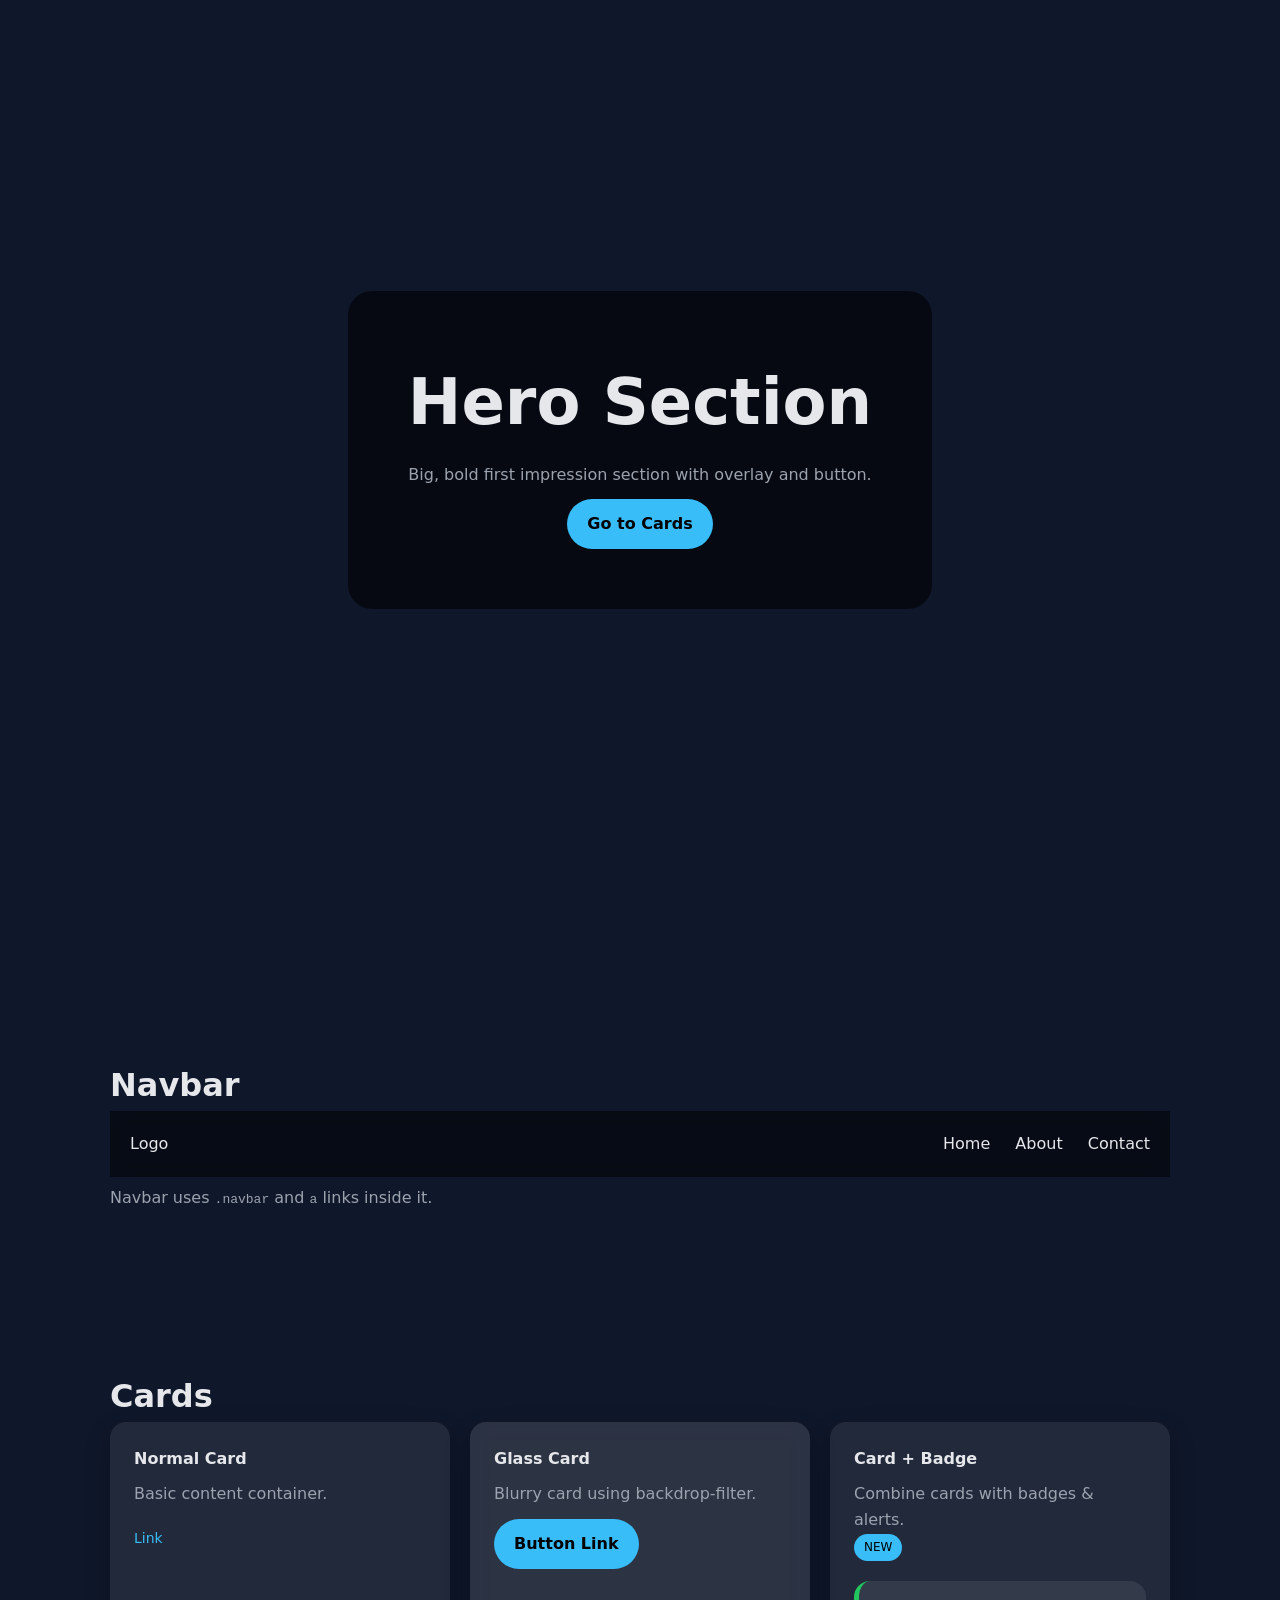
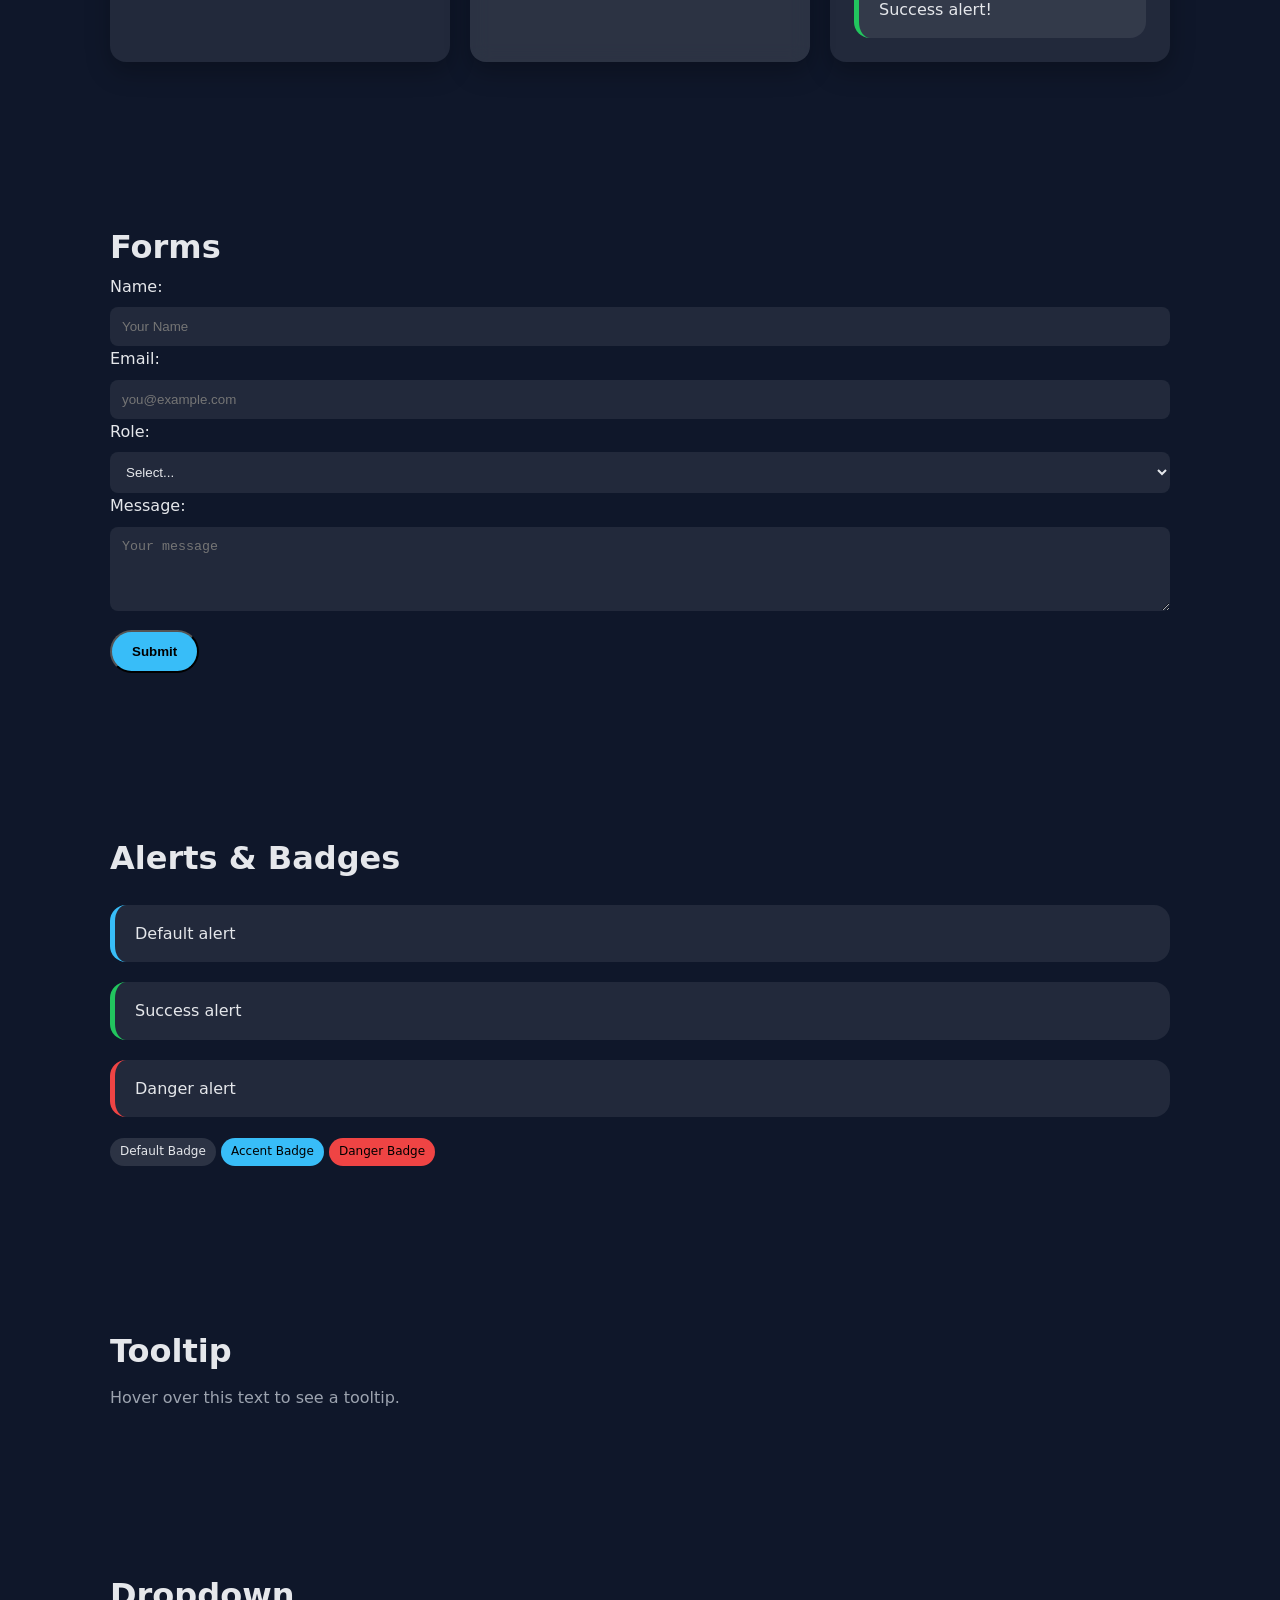
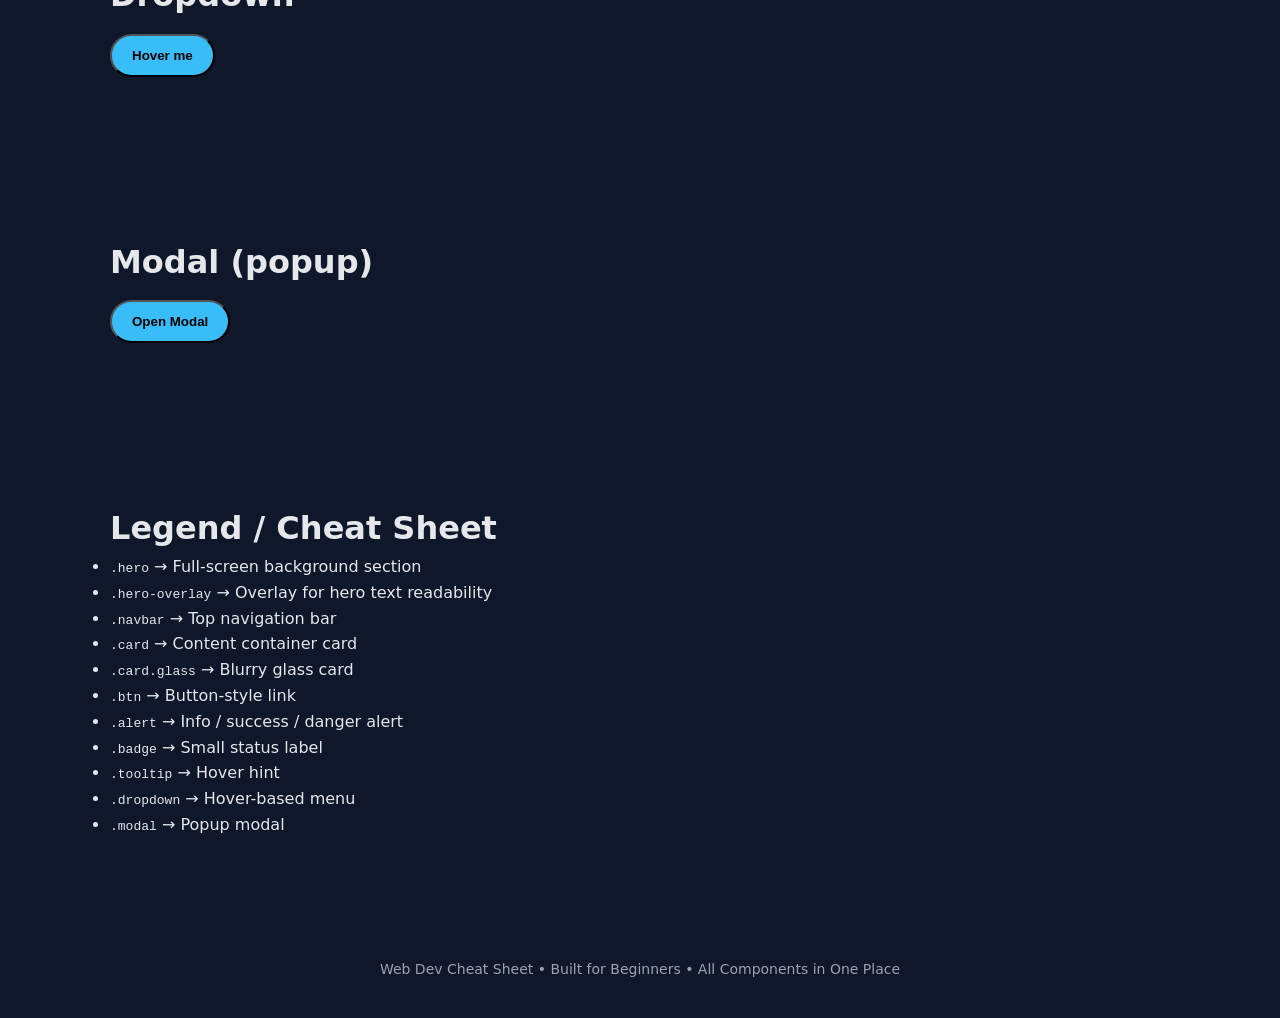
==== index.html @ 0c8da227 "Update index.html for Web Dev Cheat Sheet" ====
<!DOCTYPE html>
<html lang="en">
<head>
  <meta charset="UTF-8">
  <meta name="viewport" content="width=device-width, initial-scale=1.0">
  <title>Web Dev Cheat Sheet</title>
  <link rel="stylesheet" href="style.css">
  <link rel="stylesheet" href="components.css">
  <style>
    /* Small helper for demo spacing */
    section { margin-bottom: 80px; }
  </style>
</head>
<body>

  <!-- ================= HERO SECTION ================= -->
  <section class="hero" style="background-image: url('https://images.unsplash.com/photo-1500530855697-b586d89ba3ee');">
    <div class="hero-overlay">
      <h1>Hero Section</h1>
      <p>Big, bold first impression section with overlay and button.</p>
      <a href="#cards" class="btn">Go to Cards</a>
    </div>
  </section>

  <!-- ================= NAVBAR ================= -->
  <section class="section">
    <h2>Navbar</h2>
    <nav class="navbar">
      <div>Logo</div>
      <div>
        <a href="#">Home</a>
        <a href="#">About</a>
        <a href="#">Contact</a>
      </div>
    </nav>
    <p style="color: var(--text-muted)">Navbar uses <code>.navbar</code> and <code>a</code> links inside it.</p>
  </section>

  <!-- ================= CARDS ================= -->
  <section id="cards" class="section">
    <h2>Cards</h2>
    <div class="grid grid-auto">

      <div class="card">
        <div class="card-header">Normal Card</div>
        <p>Basic content container.</p>
        <div class="card-footer"><a href="#">Link</a></div>
      </div>

      <div class="card glass">
        <div class="card-header">Glass Card</div>
        <p>Blurry card using backdrop-filter.</p>
        <a href="#" class="btn">Button Link</a>
      </div>

      <div class="card">
        <div class="card-header">Card + Badge</div>
        <p>Combine cards with badges & alerts.</p>
        <span class="badge accent">NEW</span>
        <div class="alert success">Success alert!</div>
      </div>

    </div>
  </section>

  <!-- ================= FORMS ================= -->
  <section class="section">
    <h2>Forms</h2>
    <form>
      <label for="name">Name:</label>
      <input type="text" id="name" placeholder="Your Name">

      <label for="email">Email:</label>
      <input type="email" id="email" placeholder="you@example.com">

      <label for="role">Role:</label>
      <select id="role">
        <option value="">Select...</option>
        <option value="student">Student</option>
        <option value="developer">Developer</option>
        <option value="teacher">Teacher</option>
      </select>

      <label for="message">Message:</label>
      <textarea id="message" rows="4" placeholder="Your message"></textarea>

      <button type="submit" class="btn">Submit</button>
    </form>
  </section>

  <!-- ================= ALERTS & BADGES ================= -->
  <section class="section">
    <h2>Alerts & Badges</h2>

    <div class="alert">Default alert</div>
    <div class="alert success">Success alert</div>
    <div class="alert danger">Danger alert</div>

    <div style="margin-top: 20px;">
      <span class="badge">Default Badge</span>
      <span class="badge accent">Accent Badge</span>
      <span class="badge danger">Danger Badge</span>
    </div>
  </section>

  <!-- ================= TOOLTIP ================= -->
  <section class="section">
    <h2>Tooltip</h2>
    <p>Hover over this <span class="tooltip" data-tip="I am a tooltip!">text</span> to see a tooltip.</p>
  </section>

  <!-- ================= DROPDOWN ================= -->
  <section class="section">
    <h2>Dropdown</h2>
    <div class="dropdown">
      <button class="btn">Hover me</button>
      <div class="dropdown-menu">
        <a href="#">Option 1</a><br>
        <a href="#">Option 2</a><br>
        <a href="#">Option 3</a>
      </div>
    </div>
  </section>

  <!-- ================= MODAL ================= -->
  <section class="section">
    <h2>Modal (popup)</h2>
    <button class="btn" onclick="document.getElementById('demoModal').classList.add('active')">Open Modal</button>

    <div id="demoModal" class="modal">
      <div class="modal-box">
        <h3>Modal Title</h3>
        <p>This is a modal window. Click outside or the close button to hide it.</p>
        <button class="btn" onclick="document.getElementById('demoModal').classList.remove('active')">Close</button>
      </div>
    </div>
  </section>

  <!-- ================= LEGEND ================= -->
  <section class="section legend">
    <h2>Legend / Cheat Sheet</h2>
    <ul>
      <li><code>.hero</code> → Full-screen background section</li>
      <li><code>.hero-overlay</code> → Overlay for hero text readability</li>
      <li><code>.navbar</code> → Top navigation bar</li>
      <li><code>.card</code> → Content container card</li>
      <li><code>.card.glass</code> → Blurry glass card</li>
      <li><code>.btn</code> → Button-style link</li>
      <li><code>.alert</code> → Info / success / danger alert</li>
      <li><code>.badge</code> → Small status label</li>
      <li><code>.tooltip</code> → Hover hint</li>
      <li><code>.dropdown</code> → Hover-based menu</li>
      <li><code>.modal</code> → Popup modal</li>
    </ul>
  </section>

  <footer>
    Web Dev Cheat Sheet • Built for Beginners • All Components in One Place
  </footer>

  <!-- Small JS for Modal -->
  <script>
    // Close modal if click outside box
    document.getElementById('demoModal').addEventListener('click', function(e){
      if(e.target.id === 'demoModal'){
        this.classList.remove('active');
      }
    });
  </script>

</body>
</html>
---- style.css ----
/* =====================================================
   GLOBAL RESET & VARIABLES
   ===================================================== */

/* # CSS Variables (Theme Colors & Sizes)
   Change these to restyle the whole site */
:root {
  --bg-main: #0f172a;              /* Main background */
  --bg-card: rgba(255, 255, 255, 0.08);
  --bg-glass: rgba(255, 255, 255, 0.12);

  --text-main: #e5e7eb;            /* Primary text */
  --text-muted: #9ca3af;           /* Secondary text */

  --accent: #38bdf8;               /* Accent color */
  --danger: #ef4444;               /* Error / danger */
  --success: #22c55e;              /* Success */

  --radius-sm: 8px;
  --radius-md: 16px;
  --radius-lg: 24px;

  --shadow-soft: 0 10px 25px rgba(0,0,0,0.25);
}

/* # Reset default browser styles */
* {
  margin: 0;
  padding: 0;
  box-sizing: border-box;
}

/* =====================================================
   BASE ELEMENT STYLES
   ===================================================== */

body {
  background: var(--bg-main);
  color: var(--text-main);
  font-family: system-ui, -apple-system, BlinkMacSystemFont, "Segoe UI", sans-serif;
  line-height: 1.6;
}

img {
  max-width: 100%;
  display: block;
}

a {
  color: var(--accent);
  text-decoration: none;
}

a:hover {
  text-decoration: underline;
}

/* =====================================================
   TYPOGRAPHY
   ===================================================== */

h1 {
  font-size: clamp(2.5rem, 5vw, 4rem);
}

h2 {
  font-size: 2rem;
}

h3 {
  font-size: 1.3rem;
}

p {
  color: var(--text-muted);
  margin-top: 8px;
}

/* =====================================================
   LAYOUT HELPERS
   ===================================================== */

/* # Section container */
.section {
  max-width: 1100px;
  margin: auto;
  padding: 80px 20px;
}

/* # Flex utilities */
.flex {
  display: flex;
  gap: 20px;
}

.center {
  justify-content: center;
  align-items: center;
}

/* # Grid utilities */
.grid {
  display: grid;
  gap: 20px;
}

.grid-auto {
  grid-template-columns: repeat(auto-fit, minmax(250px, 1fr));
}

/* =====================================================
   HERO / BACKGROUND SECTION
   ===================================================== */

.hero {
  min-height: 100vh;
  background-size: cover;
  background-position: center;
  display: flex;
  align-items: center;
  justify-content: center;
  text-align: center;
}

.hero-overlay {
  background: rgba(0,0,0,0.6);
  padding: 60px;
  border-radius: var(--radius-lg);
}

/* =====================================================
   IMAGE + TEXT (WIKIPEDIA STYLE)
   ===================================================== */

.image-text {
  display: grid;
  grid-template-columns: 300px 1fr;
  gap: 30px;
  align-items: start;
}

.image-text img {
  border-radius: var(--radius-md);
}

/* =====================================================
   CARDS
   ===================================================== */

.card {
  background: var(--bg-card);
  padding: 24px;
  border-radius: var(--radius-md);
  box-shadow: var(--shadow-soft);
}

/* # Glass / blurry card */
.card.glass {
  background: var(--bg-glass);
  backdrop-filter: blur(10px);
}

/* =====================================================
   BUTTONS
   ===================================================== */

.btn {
  display: inline-block;
  margin-top: 12px;
  padding: 12px 20px;
  border-radius: 999px;
  background: var(--accent);
  color: #000;
  font-weight: 600;
  transition: transform 0.15s ease, opacity 0.15s ease;
}

.btn:hover {
  transform: translateY(-2px);
  opacity: 0.9;
  text-decoration: none;
}

/* =====================================================
   STATUS COLORS
   ===================================================== */

.text-danger {
  color: var(--danger);
}

.text-success {
  color: var(--success);
}

/* =====================================================
   FOOTER
   ===================================================== */

footer {
  padding: 40px;
  text-align: center;
  font-size: 14px;
  color: var(--text-muted);
}

/* =====================================================
   RESPONSIVE DESIGN
   ===================================================== */

@media (max-width: 768px) {
  .image-text {
    grid-template-columns: 1fr;
  }

  .hero-overlay {
    padding: 40px 20px;
  }
}

/* =====================================================
   LEGEND (WHAT MEANS WHAT)
   ===================================================== */

/*
LEGEND:

:root
  → Global theme variables (colors, radius, shadows)

.section
  → Standard page container with max width

.flex / .center
  → Flexbox helpers for alignment

.grid / .grid-auto
  → Responsive grid layouts

.hero
  → Full-screen background image section

.hero-overlay
  → Dark overlay for readable text

.image-text
  → Side-by-side image + text layout (Wikipedia style)

.card
  → Standard content card

.card.glass
  → Blurred glassmorphism card

.btn
  → Button-style link

.text-danger / .text-success
  → Color-coded status text

@media
  → Mobile responsiveness rules
*/
---- components.css ----
/* =====================================================
   COMPONENTS.CSS
   Reusable UI Components
   ===================================================== */

/* =====================================================
   BUTTON VARIANTS
   ===================================================== */

.btn-outline {
  background: transparent;
  border: 2px solid var(--accent);
  color: var(--accent);
}

.btn-outline:hover {
  background: var(--accent);
  color: #000;
}

.btn-danger {
  background: var(--danger);
  color: #000;
}

.btn-success {
  background: var(--success);
  color: #000;
}

/* =====================================================
   BADGES
   ===================================================== */

.badge {
  display: inline-block;
  padding: 4px 10px;
  font-size: 12px;
  border-radius: 999px;
  background: var(--bg-glass);
  color: var(--text-main);
}

.badge.accent {
  background: var(--accent);
  color: #000;
}

.badge.danger {
  background: var(--danger);
  color: #000;
}

/* =====================================================
   ALERTS / CALLOUTS
   ===================================================== */

.alert {
  padding: 16px 20px;
  border-radius: var(--radius-md);
  margin-top: 20px;
  background: var(--bg-card);
  border-left: 5px solid var(--accent);
}

.alert.success {
  border-color: var(--success);
}

.alert.danger {
  border-color: var(--danger);
}

/* =====================================================
   NAVBAR
   ===================================================== */

.navbar {
  display: flex;
  justify-content: space-between;
  align-items: center;
  padding: 20px;
  background: rgba(0,0,0,0.5);
  backdrop-filter: blur(8px);
}

.navbar a {
  margin-left: 20px;
  color: var(--text-main);
}

.navbar a:hover {
  color: var(--accent);
}

/* =====================================================
   MODAL
   ===================================================== */

.modal {
  position: fixed;
  inset: 0;
  background: rgba(0,0,0,0.7);
  display: none;
  justify-content: center;
  align-items: center;
}

.modal.active {
  display: flex;
}

.modal-box {
  background: var(--bg-card);
  padding: 30px;
  border-radius: var(--radius-lg);
  max-width: 400px;
  width: 90%;
}

/* =====================================================
   TOOLTIP
   ===================================================== */

.tooltip {
  position: relative;
  cursor: help;
}

.tooltip::after {
  content: attr(data-tip);
  position: absolute;
  bottom: 125%;
  left: 50%;
  transform: translateX(-50%);
  background: var(--bg-main);
  color: var(--text-main);
  padding: 6px 10px;
  border-radius: var(--radius-sm);
  font-size: 12px;
  white-space: nowrap;
  opacity: 0;
  pointer-events: none;
}

.tooltip:hover::after {
  opacity: 1;
}

/* =====================================================
   FORMS
   ===================================================== */

input,
textarea,
select {
  width: 100%;
  padding: 12px;
  margin-top: 8px;
  background: var(--bg-card);
  border: none;
  border-radius: var(--radius-sm);
  color: var(--text-main);
}

input:focus,
textarea:focus,
select:focus {
  outline: 2px solid var(--accent);
}

/* =====================================================
   CARD EXTRAS
   ===================================================== */

.card-header {
  font-weight: 600;
  margin-bottom: 10px;
}

.card-footer {
  margin-top: 20px;
  font-size: 14px;
  color: var(--text-muted);
}

/* =====================================================
   DROPDOWN
   ===================================================== */

.dropdown {
  position: relative;
}

.dropdown-menu {
  position: absolute;
  top: 110%;
  right: 0;
  background: var(--bg-card);
  border-radius: var(--radius-md);
  padding: 10px;
  display: none;
}

.dropdown:hover .dropdown-menu {
  display: block;
}

/* =====================================================
   LEGEND (WHAT MEANS WHAT)
   ===================================================== */

/*
LEGEND:

.btn-outline / .btn-danger / .btn-success
  → Button variations

.badge
  → Small status labels

.alert
  → Info, success, or danger callouts

.navbar
  → Top navigation bar

.modal / .modal.active
  → Centered popup modal

.tooltip
  → Hover text hint

input / textarea / select
  → Styled form controls

.card-header / .card-footer
  → Card sub-sections

.dropdown
  → Hover-based dropdown menu
*/
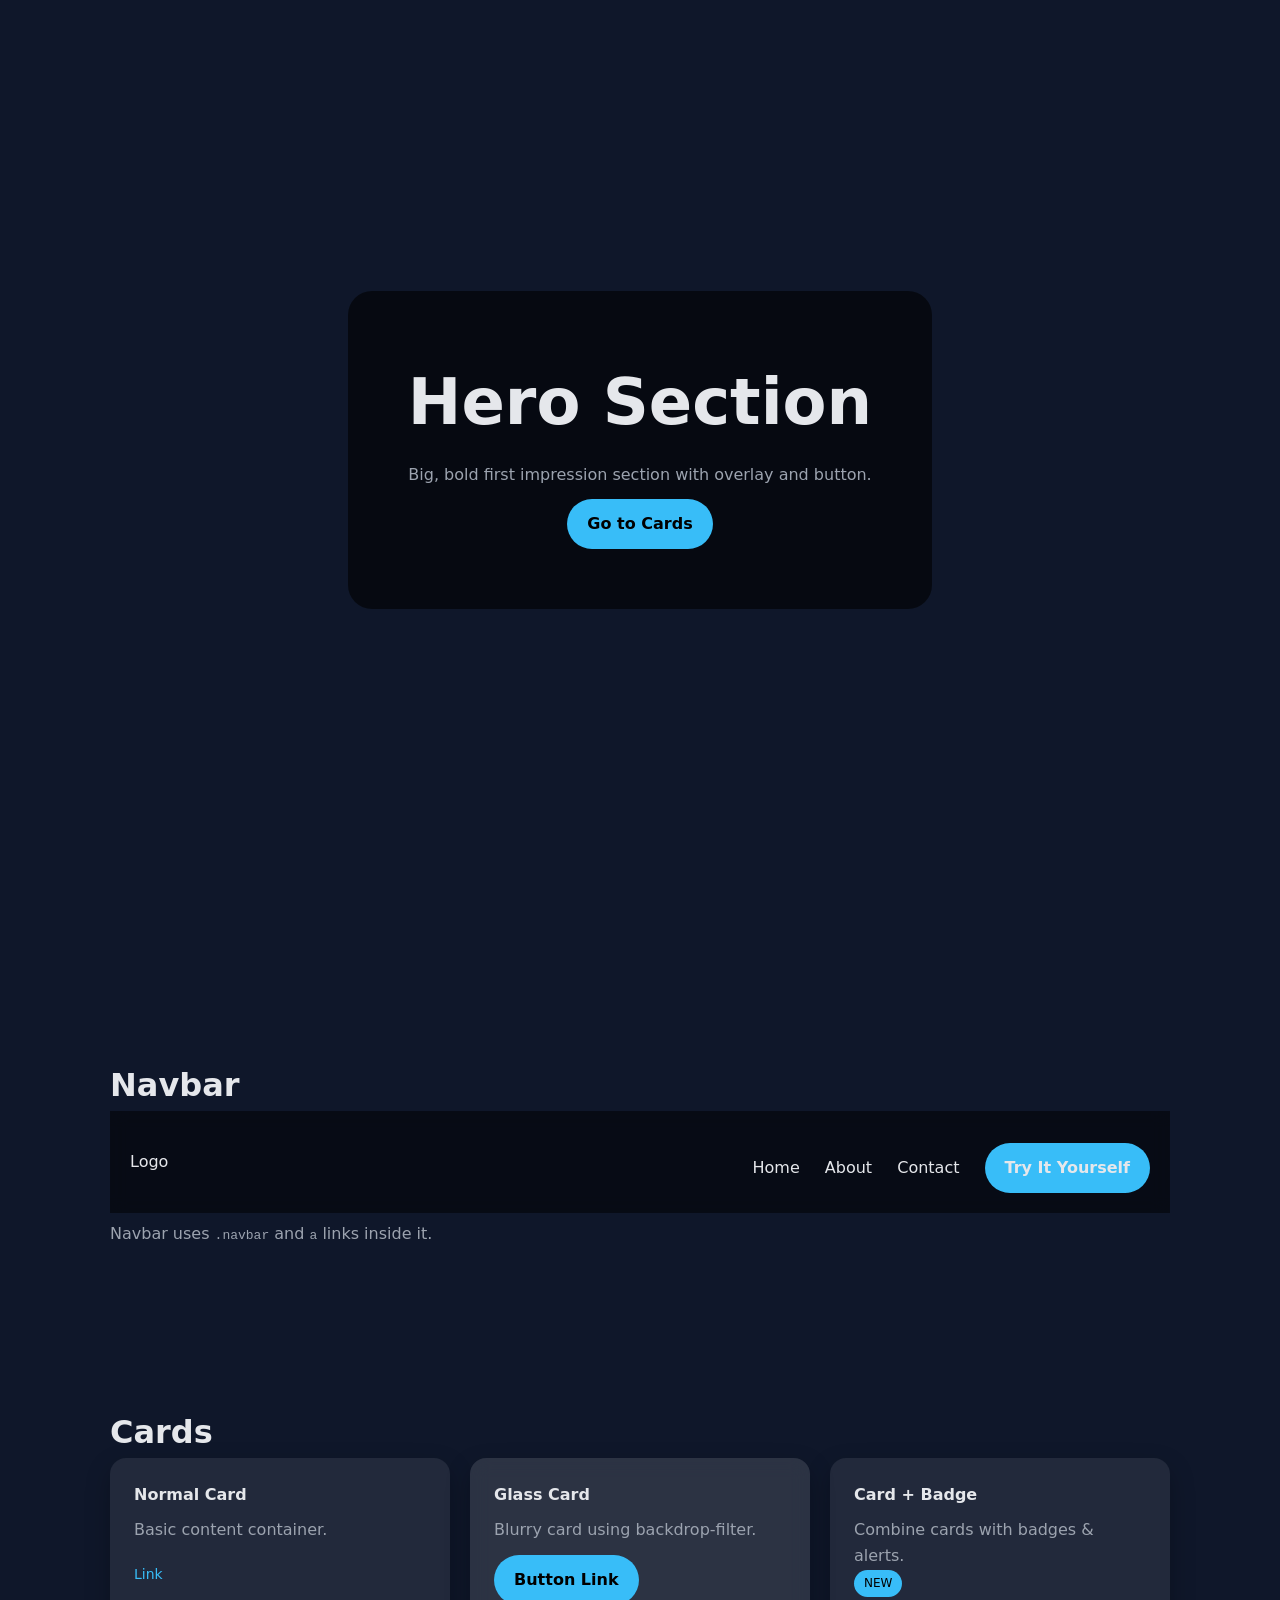
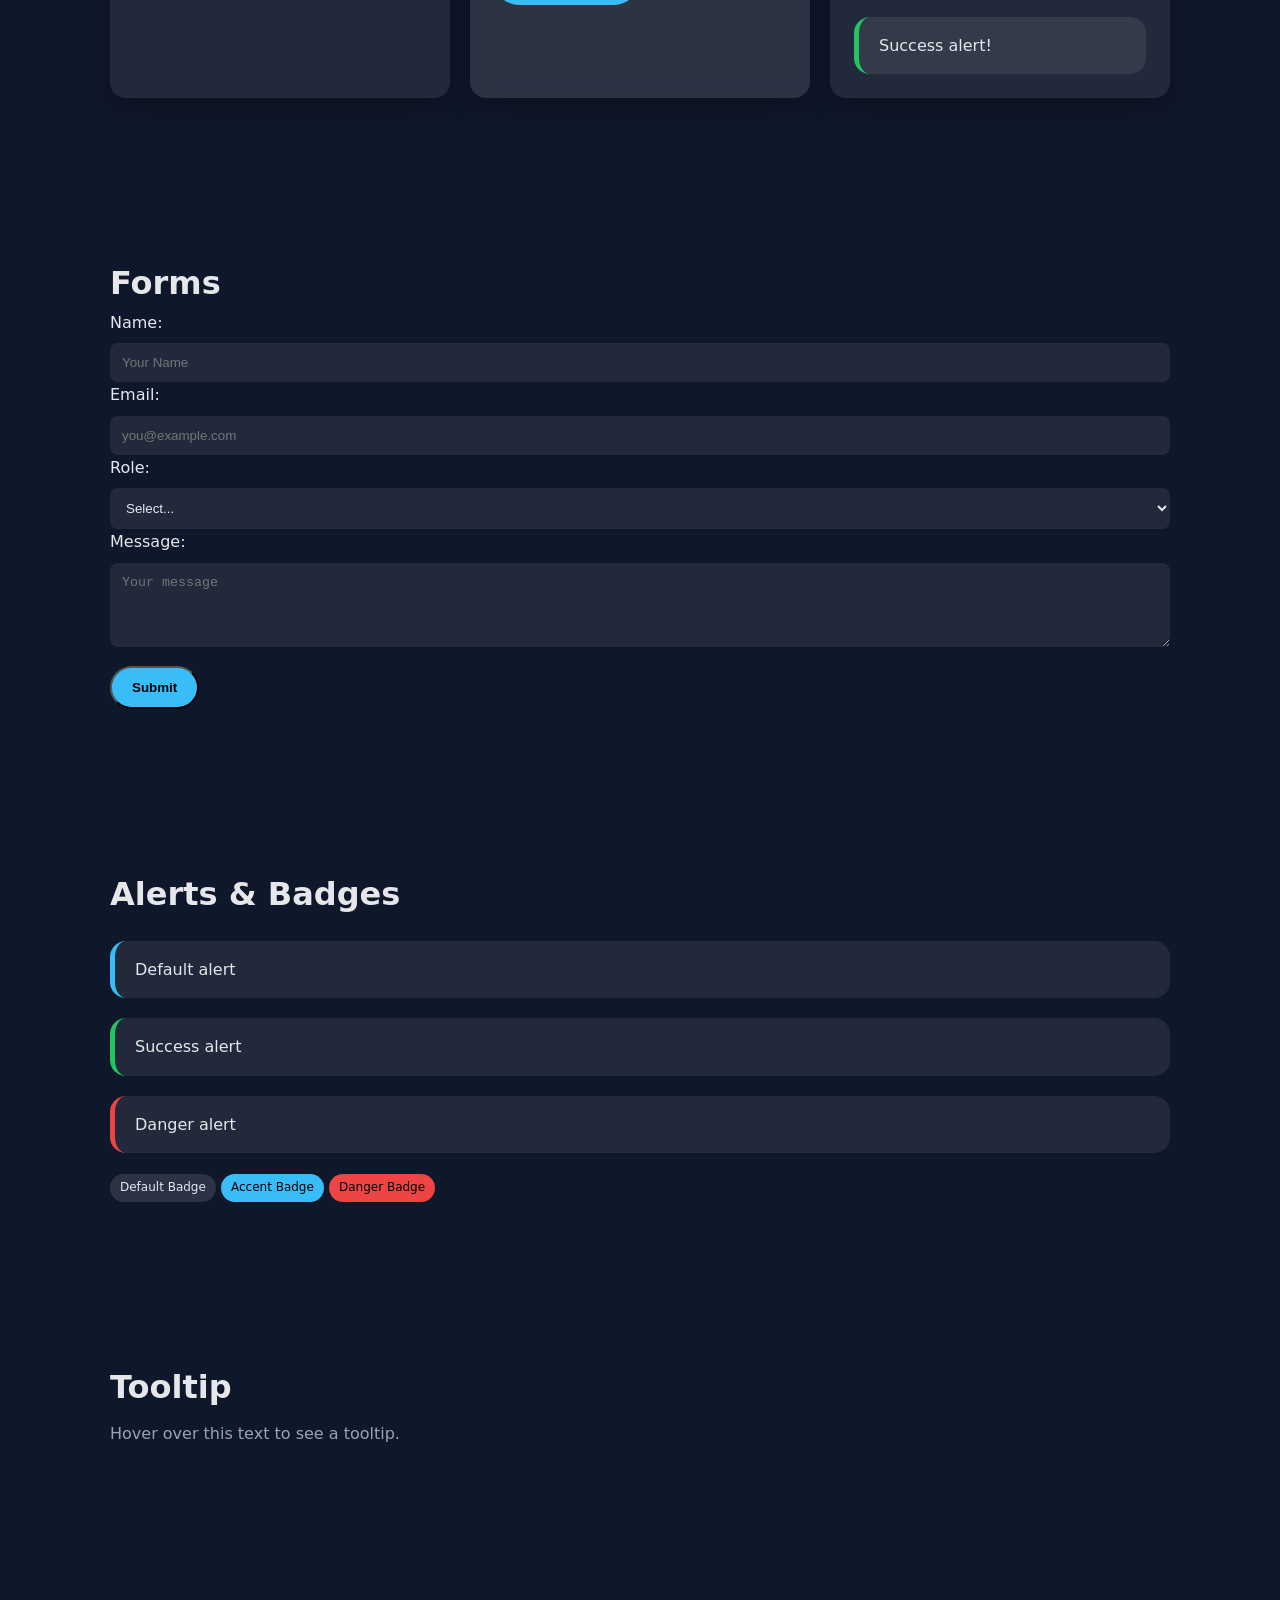
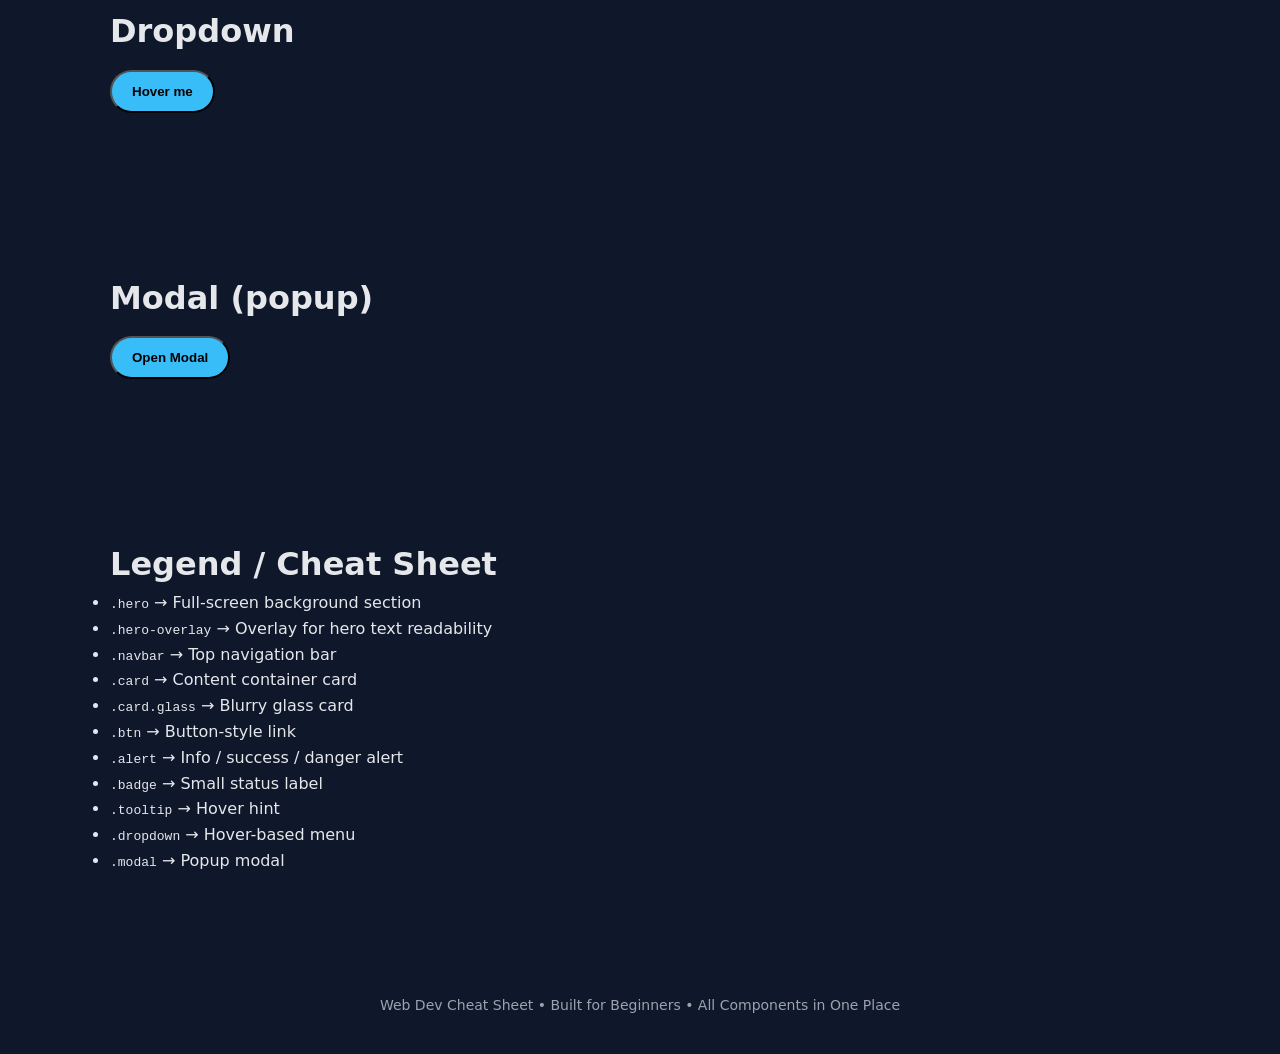
==== commit 25502d97: "Update navbar links and add 'Try It Yourself' button" ====
--- a/index.html
+++ b/index.html
@@ -12,7 +12,6 @@
   </style>
 </head>
 <body>
-
   <!-- ================= HERO SECTION ================= -->
   <section class="hero" style="background-image: url('https://images.unsplash.com/photo-1500530855697-b586d89ba3ee');">
     <div class="hero-overlay">
@@ -28,9 +27,10 @@
     <nav class="navbar">
       <div>Logo</div>
       <div>
-        <a href="#">Home</a>
-        <a href="#">About</a>
-        <a href="#">Contact</a>
+        <a href="index.html">Home</a>
+        <a href="github.com/Veylein/Website-Template">About</a>
+        <a href="https://discord.com/users/1382187068373074001">Contact</a>
+        <a href="playground.html" class="btn">Try It Yourself</a>
       </div>
     </nav>
     <p style="color: var(--text-muted)">Navbar uses <code>.navbar</code> and <code>a</code> links inside it.</p>
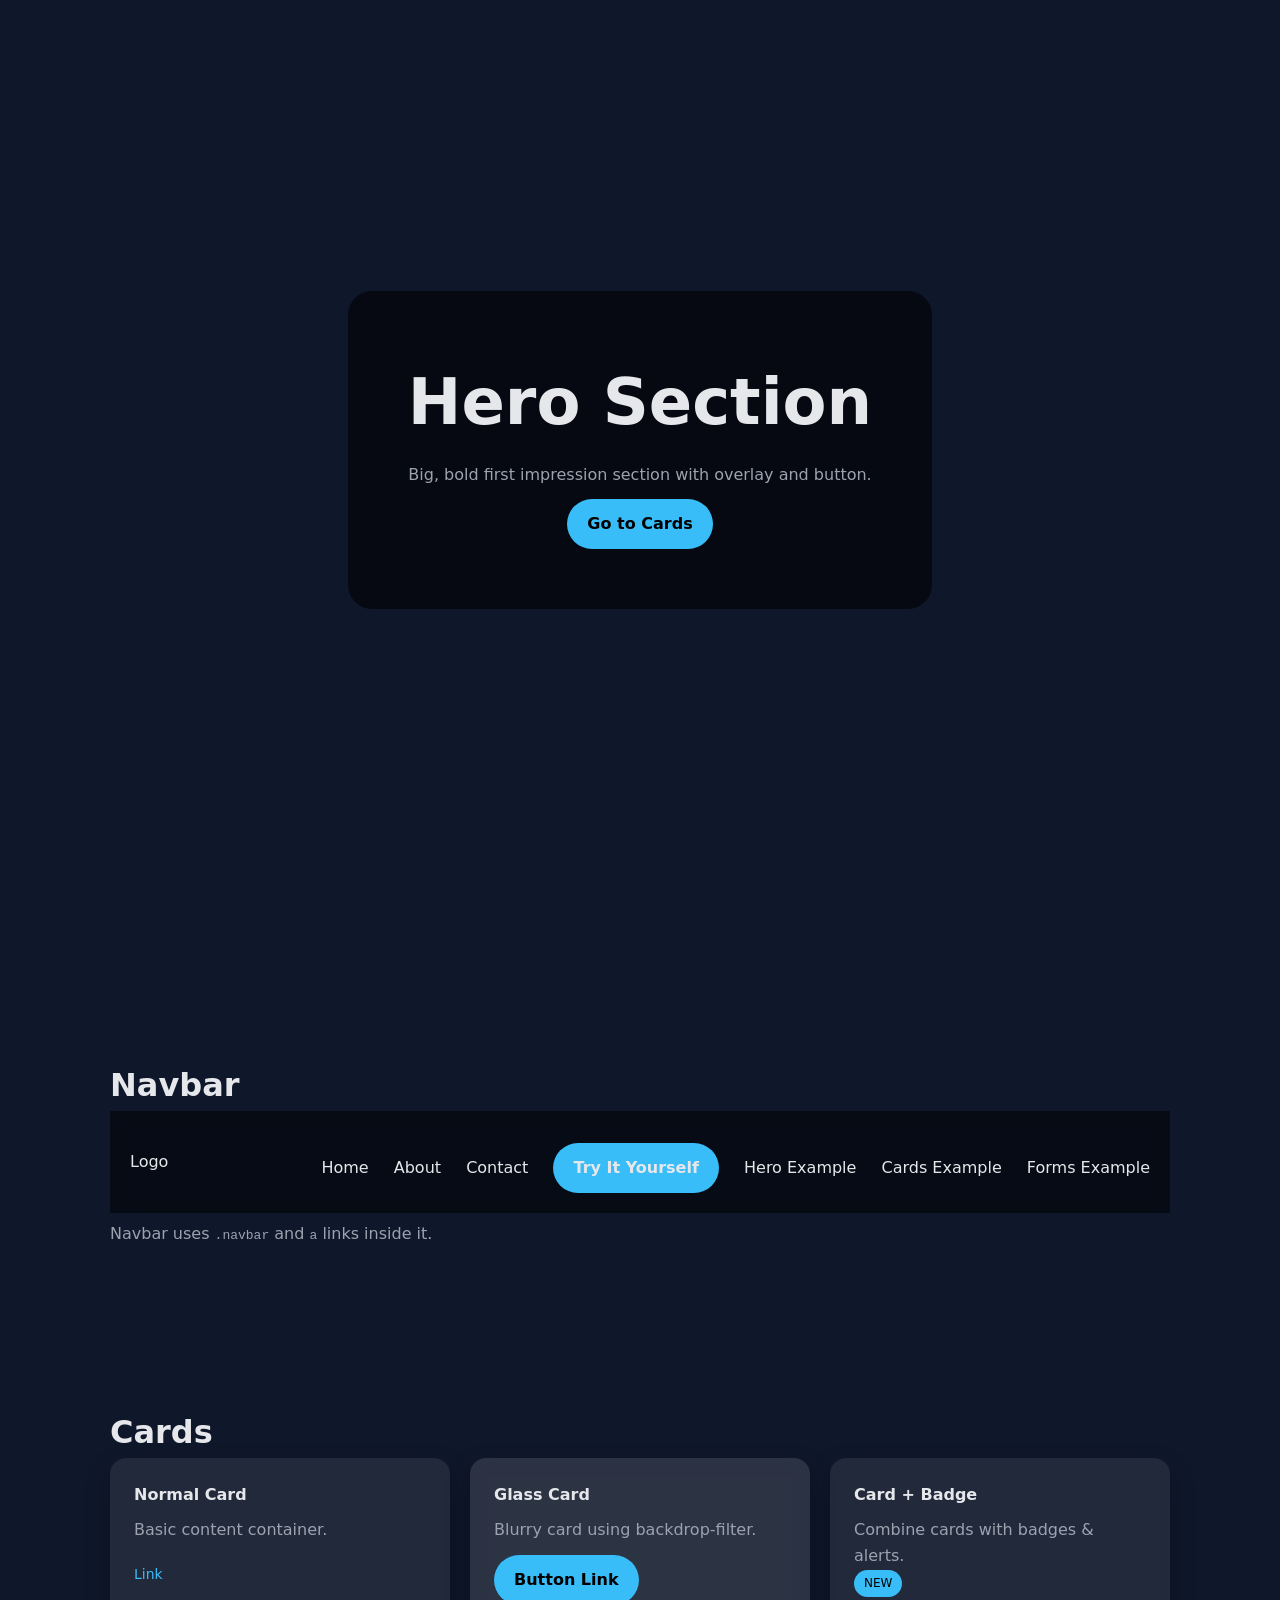
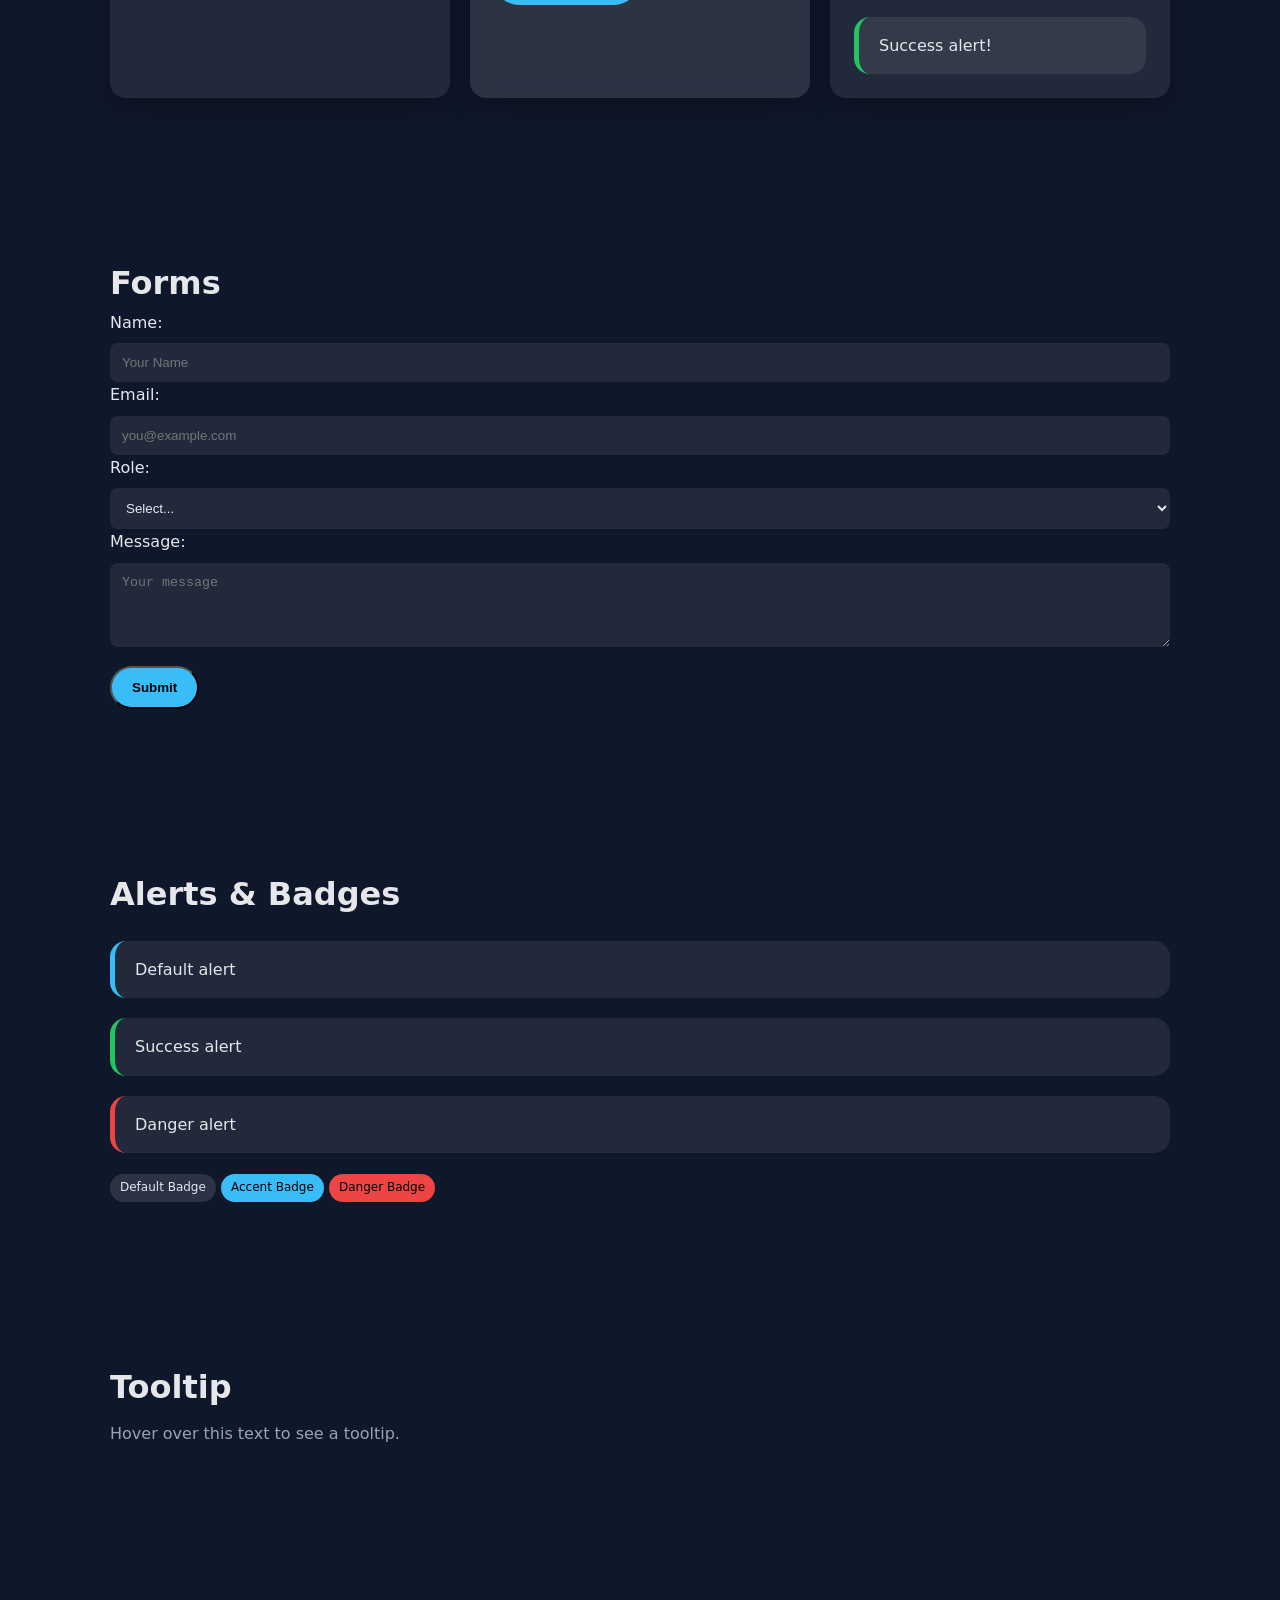
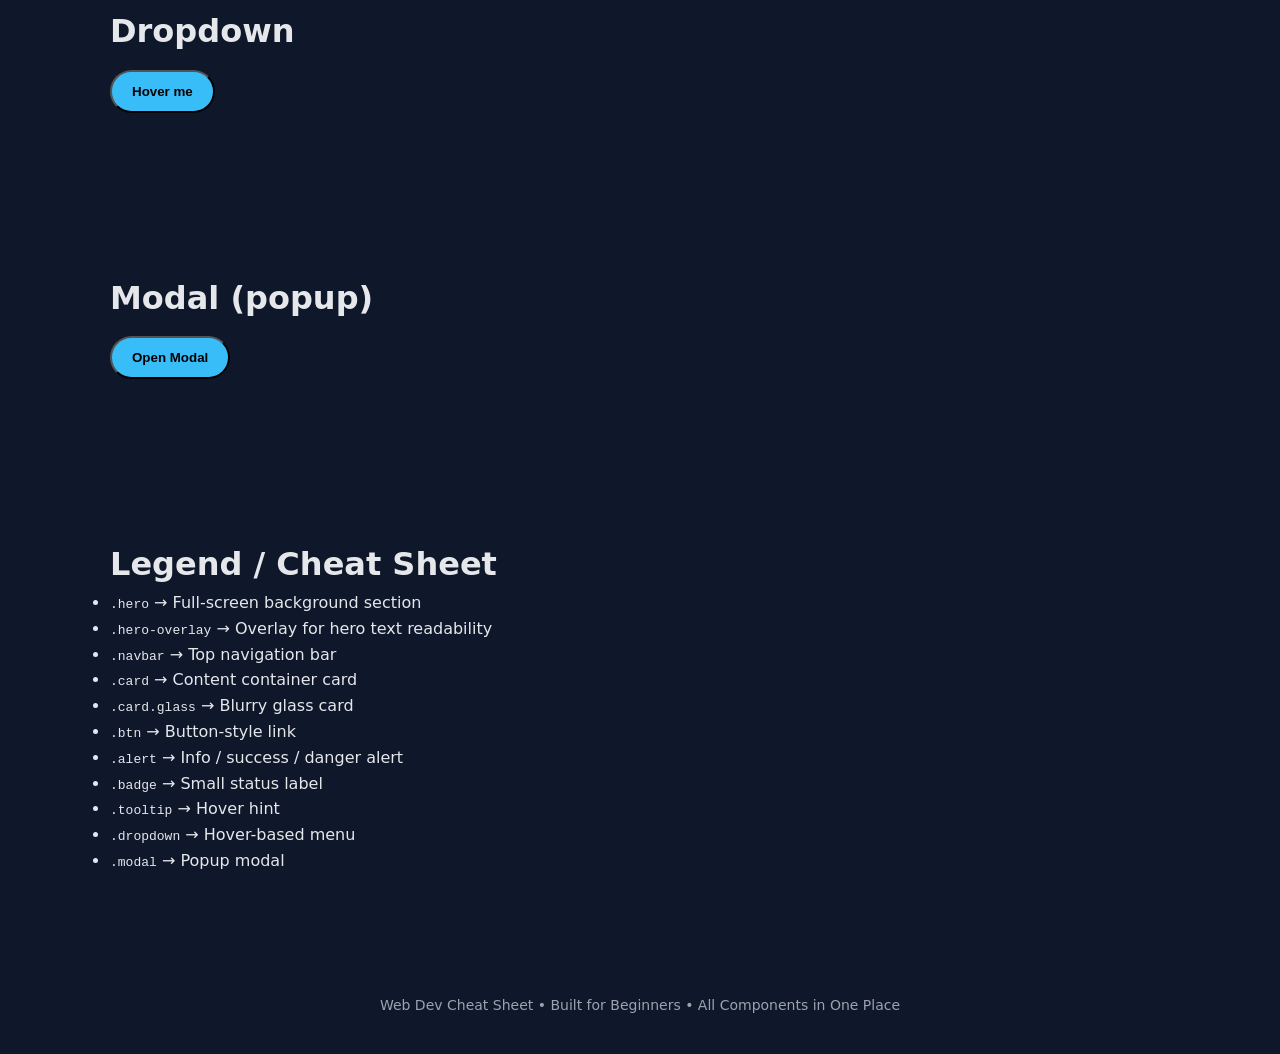
==== commit 455cd0b8: "Add example links to navigation in index.html" ====
--- a/index.html
+++ b/index.html
@@ -31,6 +31,9 @@
         <a href="github.com/Veylein/Website-Template">About</a>
         <a href="https://discord.com/users/1382187068373074001">Contact</a>
         <a href="playground.html" class="btn">Try It Yourself</a>
+        <a href="examples/hero.html">Hero Example</a>
+        <a href="examples/cards.html">Cards Example</a>
+        <a href="examples/forms.html">Forms Example</a>
       </div>
     </nav>
     <p style="color: var(--text-muted)">Navbar uses <code>.navbar</code> and <code>a</code> links inside it.</p>
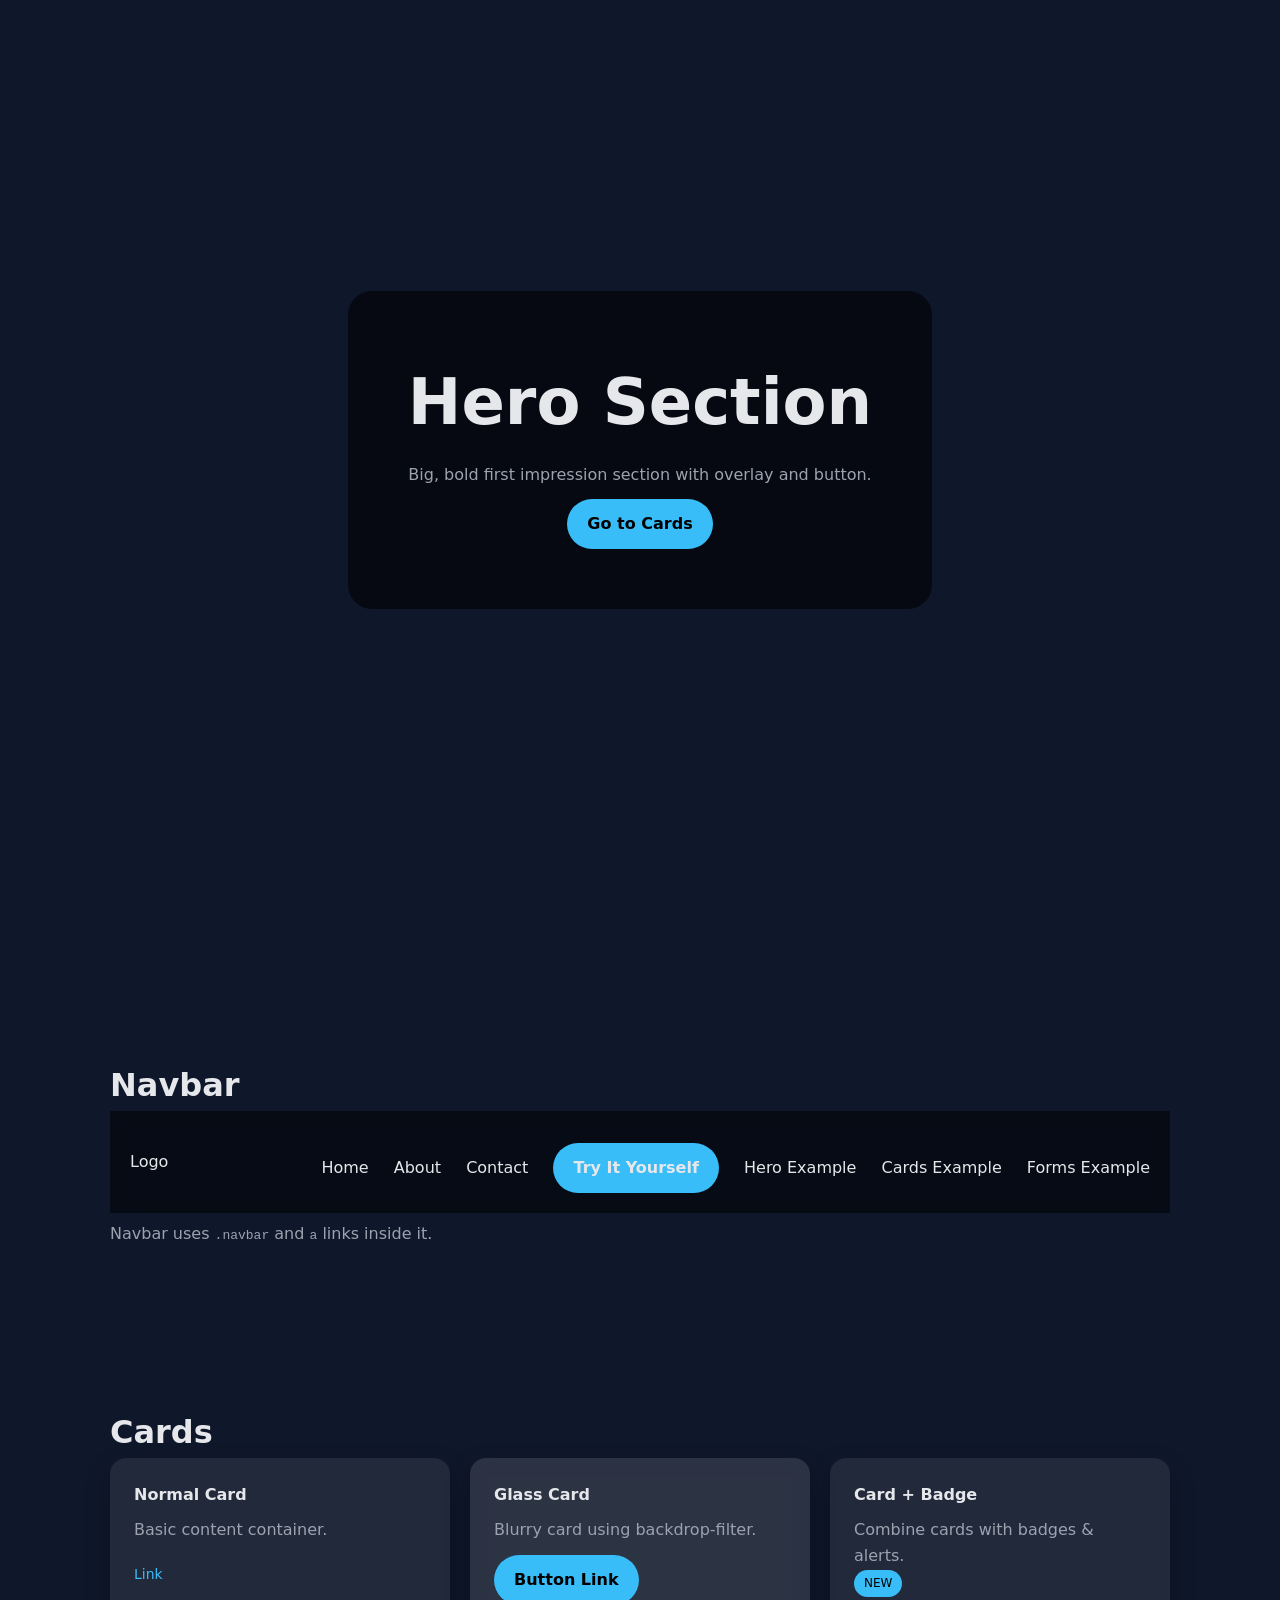
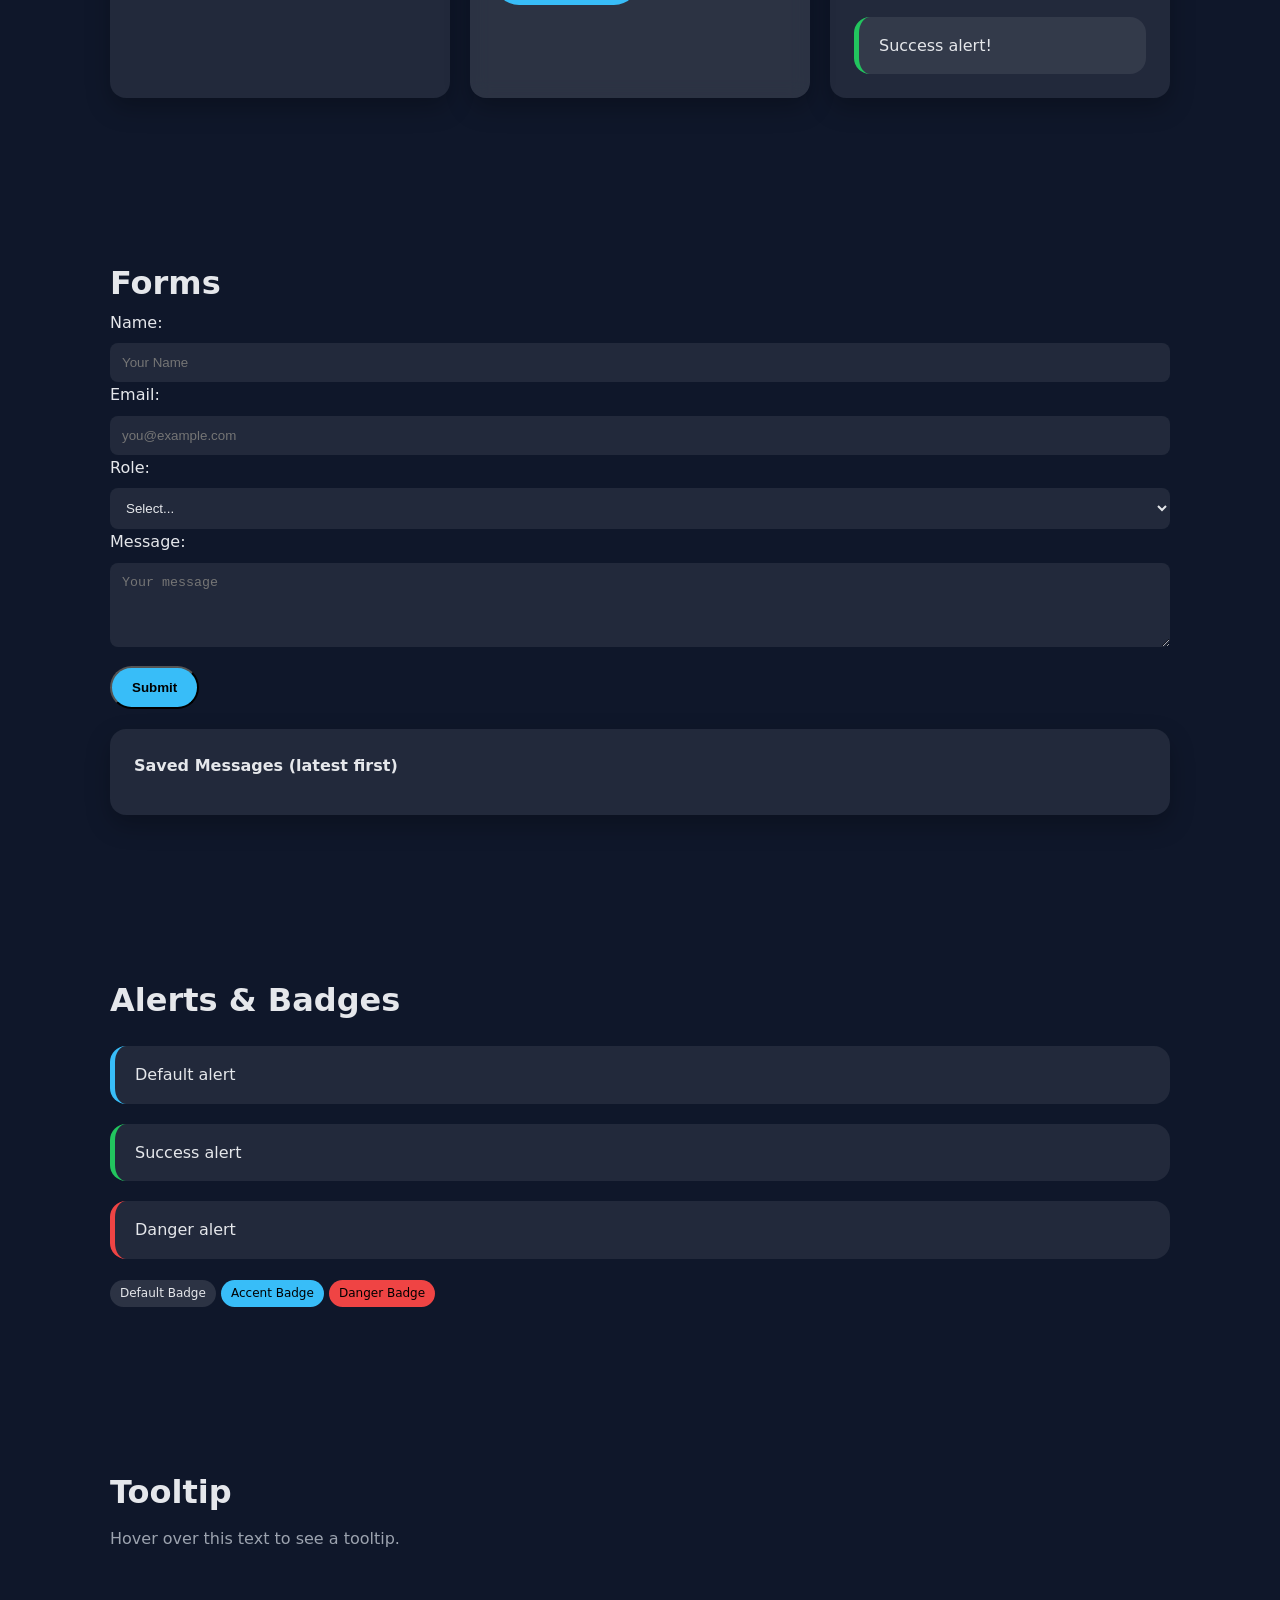
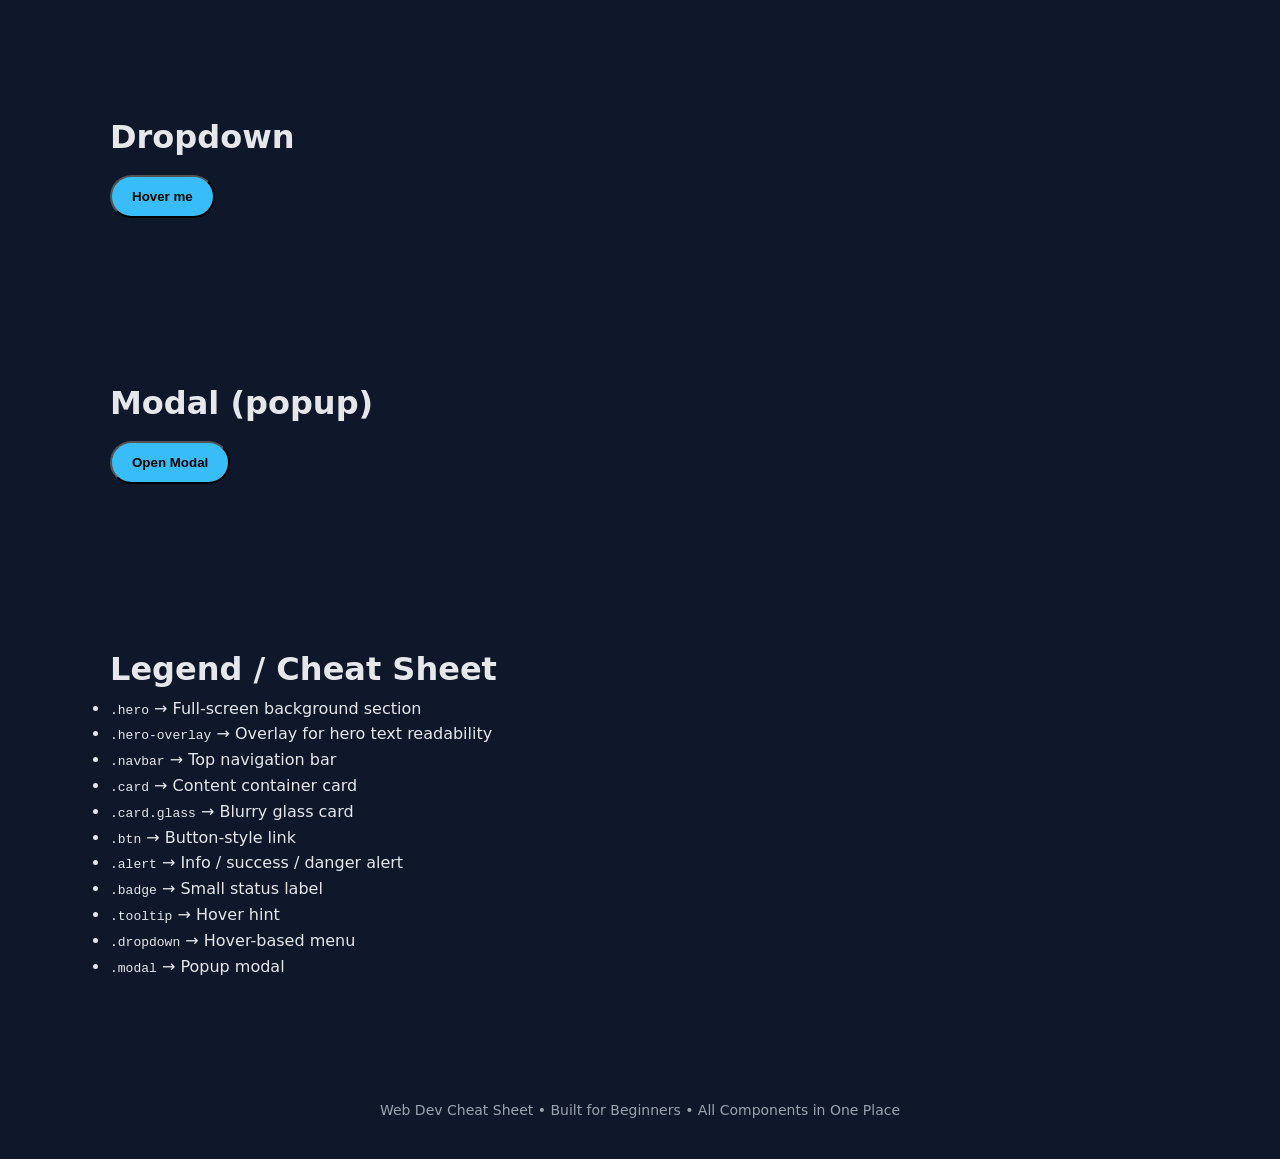
==== commit e4a36923: "feat: add simple backend storage and wire form Co-authored-by: Veylein <98476969+Veylein@users.norep" ====
--- a/index.html
+++ b/index.html
@@ -28,7 +28,7 @@
       <div>Logo</div>
       <div>
         <a href="index.html">Home</a>
-        <a href="github.com/Veylein/Website-Template">About</a>
+        <a href="https://github.com/Veylein/Website-Template">About</a>
         <a href="https://discord.com/users/1382187068373074001">Contact</a>
         <a href="playground.html" class="btn">Try It Yourself</a>
         <a href="examples/hero.html">Hero Example</a>
@@ -69,7 +69,7 @@
   <!-- ================= FORMS ================= -->
   <section class="section">
     <h2>Forms</h2>
-    <form>
+    <form id="contactForm">
       <label for="name">Name:</label>
       <input type="text" id="name" placeholder="Your Name">
 
@@ -89,6 +89,13 @@
 
       <button type="submit" class="btn">Submit</button>
     </form>
+
+    <div id="formStatus" class="alert" hidden></div>
+
+    <div class="card" style="margin-top: 20px;">
+      <div class="card-header">Saved Messages (latest first)</div>
+      <ul id="messageList" class="message-list"></ul>
+    </div>
   </section>
 
   <!-- ================= ALERTS & BADGES ================= -->
@@ -169,6 +176,88 @@
         this.classList.remove('active');
       }
     });
+
+    // Simple frontend -> backend integration for form submissions
+    (function() {
+      const form = document.getElementById('contactForm');
+      const statusEl = document.getElementById('formStatus');
+      const listEl = document.getElementById('messageList');
+
+      if (!form) return;
+
+      function setStatus(message, ok = true) {
+        if (!statusEl) return;
+        statusEl.textContent = message;
+        statusEl.hidden = false;
+        statusEl.className = ok ? 'alert success' : 'alert danger';
+      }
+
+      function renderMessages(messages) {
+        if (!listEl) return;
+        listEl.innerHTML = '';
+        if (!messages.length) {
+          const li = document.createElement('li');
+          li.textContent = 'No messages yet. Submit the form to add one.';
+          listEl.appendChild(li);
+          return;
+        }
+
+        messages.slice().reverse().forEach(entry => {
+          const li = document.createElement('li');
+          const meta = document.createElement('div');
+          meta.className = 'message-meta';
+          meta.textContent = `${entry.name} • ${entry.role || 'guest'} • ${new Date(entry.createdAt).toLocaleString()}`;
+          const text = document.createElement('p');
+          text.textContent = entry.message;
+          li.appendChild(meta);
+          li.appendChild(text);
+          listEl.appendChild(li);
+        });
+      }
+
+      async function refreshMessages() {
+        try {
+          const res = await fetch('/api/messages');
+          const data = await res.json();
+          renderMessages(Array.isArray(data.messages) ? data.messages : []);
+        } catch (err) {
+          console.error('Unable to load messages', err);
+        }
+      }
+
+      form.addEventListener('submit', async (event) => {
+        event.preventDefault();
+        statusEl.hidden = true;
+
+        const payload = {
+          name: form.querySelector('#name')?.value || '',
+          email: form.querySelector('#email')?.value || '',
+          role: form.querySelector('#role')?.value || '',
+          message: form.querySelector('#message')?.value || ''
+        };
+
+        try {
+          const res = await fetch('/api/messages', {
+            method: 'POST',
+            headers: { 'Content-Type': 'application/json' },
+            body: JSON.stringify(payload)
+          });
+
+          const data = await res.json();
+          if (!res.ok) {
+            throw new Error(data.error || 'Unable to save message.');
+          }
+
+          setStatus('Message saved! Check the list below.', true);
+          form.reset();
+          refreshMessages();
+        } catch (err) {
+          setStatus(err.message || 'Something went wrong. Is the server running?', false);
+        }
+      });
+
+      refreshMessages();
+    })();
   </script>
 
 </body>
--- a/style.css
+++ b/style.css
@@ -193,6 +193,31 @@
   color: var(--success);
 }
 
+/* # Message list (backend demo) */
+.message-list {
+  list-style: none;
+  padding: 0;
+  margin-top: 12px;
+}
+
+.message-list li {
+  padding: 12px 0;
+  border-bottom: 1px solid rgba(255, 255, 255, 0.08);
+}
+
+.message-list li:last-child {
+  border-bottom: none;
+}
+
+.message-list p {
+  margin: 6px 0 0;
+}
+
+.message-meta {
+  color: var(--text-muted);
+  font-size: 12px;
+}
+
 /* =====================================================
    FOOTER
    ===================================================== */
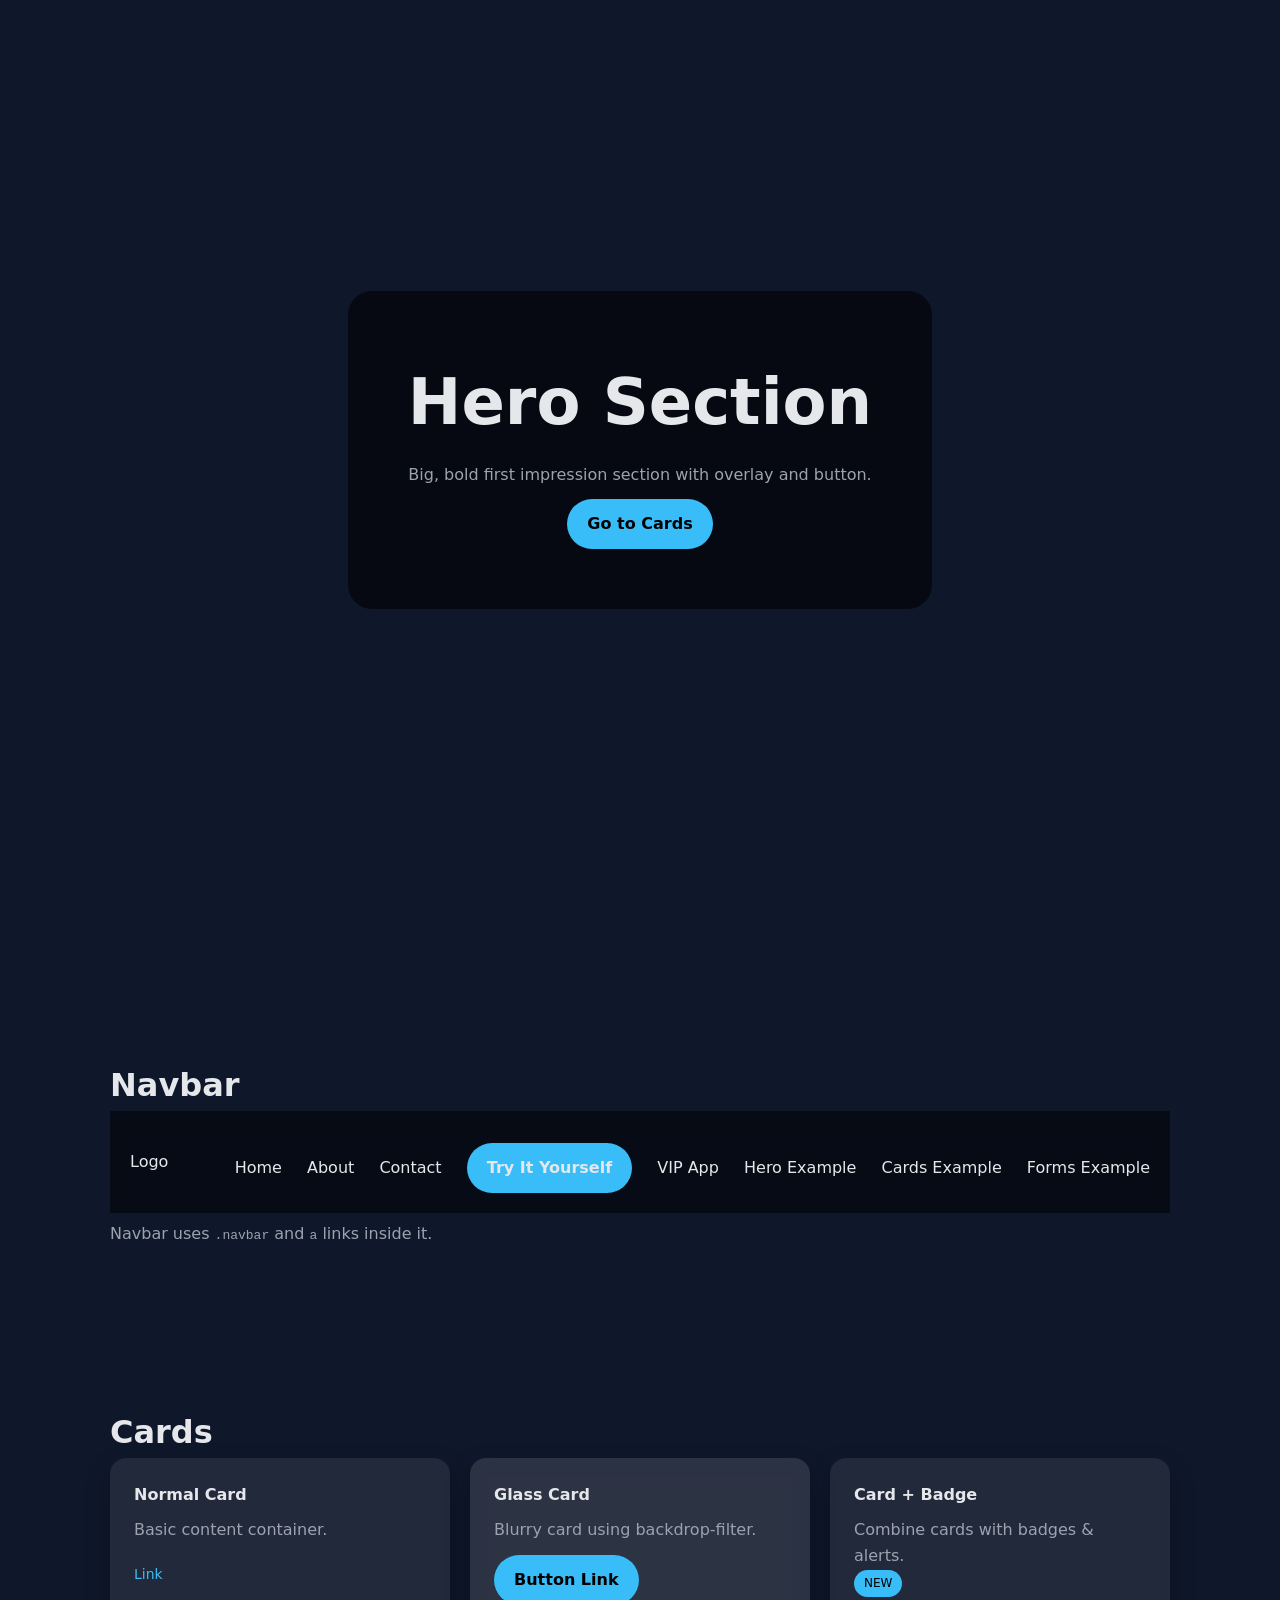
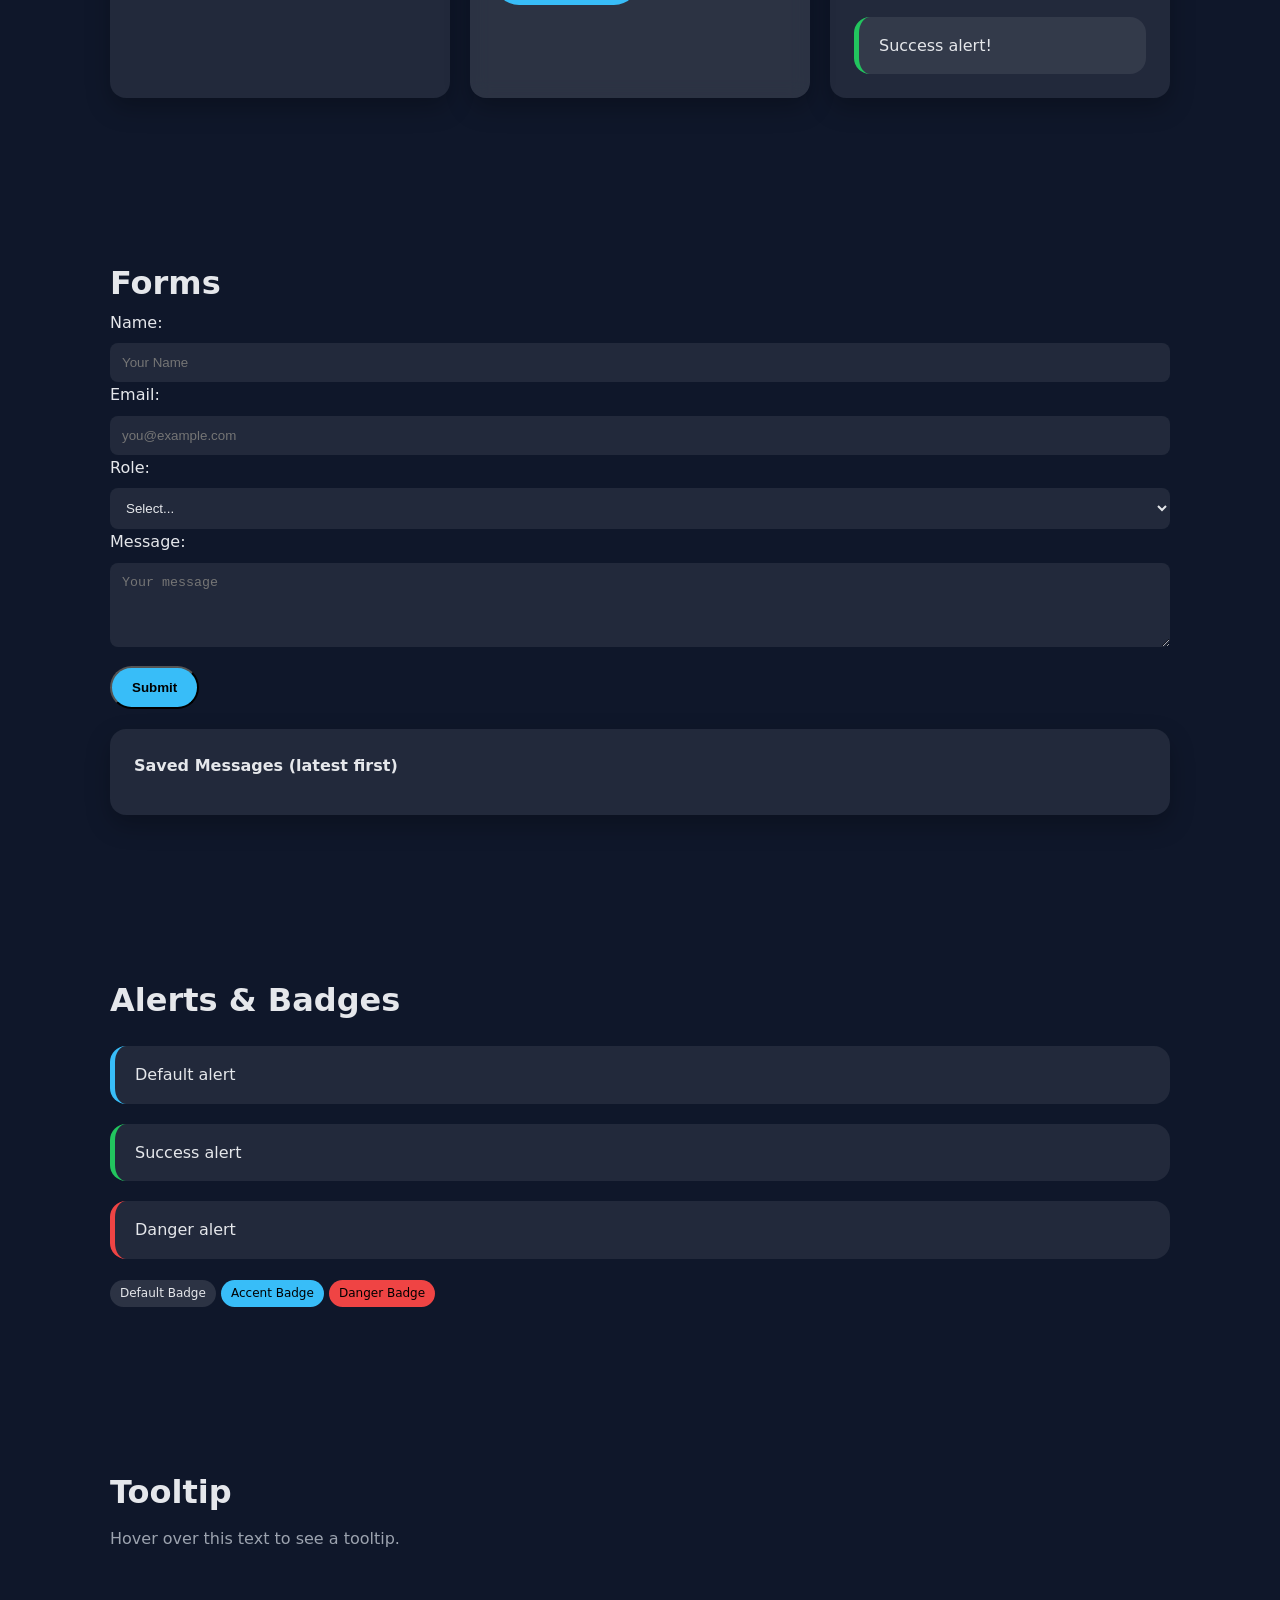
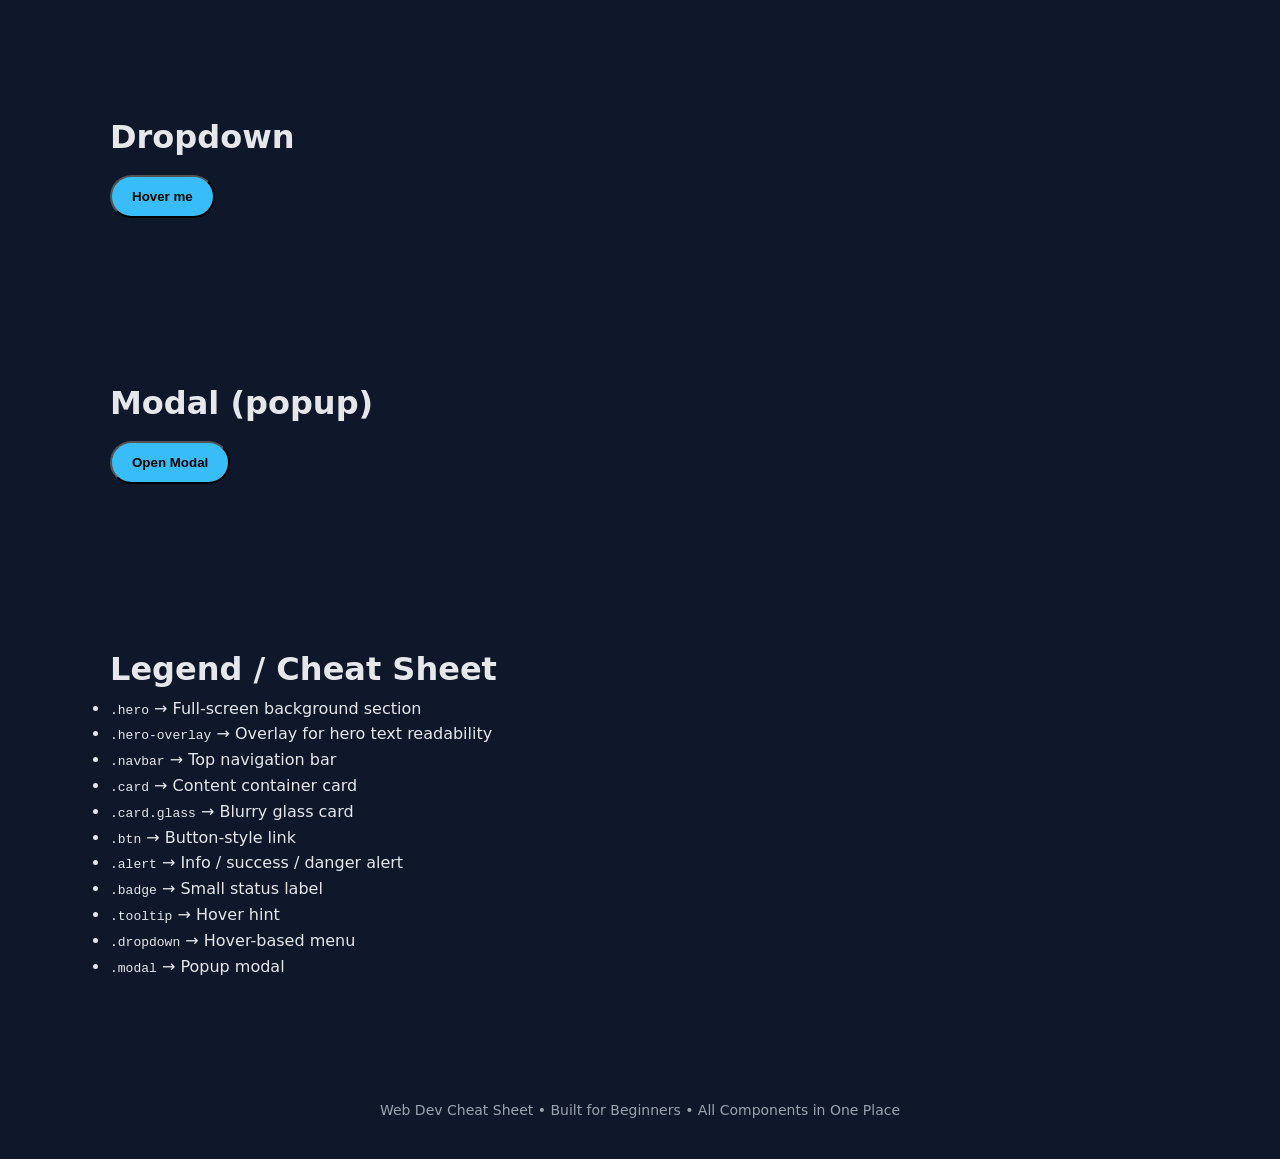
==== commit d61fcf98: "Elevate template into full-stack VIP demo with theming, auth, cards, and admin logs Co-authored-by: " ====
--- a/index.html
+++ b/index.html
@@ -31,6 +31,7 @@
         <a href="https://github.com/Veylein/Website-Template">About</a>
         <a href="https://discord.com/users/1382187068373074001">Contact</a>
         <a href="playground.html" class="btn">Try It Yourself</a>
+        <a href="app.html">VIP App</a>
         <a href="examples/hero.html">Hero Example</a>
         <a href="examples/cards.html">Cards Example</a>
         <a href="examples/forms.html">Forms Example</a>
@@ -202,7 +203,8 @@
           return;
         }
 
-        messages.slice().reverse().forEach(entry => {
+        for (let i = messages.length - 1; i >= 0; i -= 1) {
+          const entry = messages[i];
           const li = document.createElement('li');
           const meta = document.createElement('div');
           meta.className = 'message-meta';
@@ -212,7 +214,7 @@
           li.appendChild(meta);
           li.appendChild(text);
           listEl.appendChild(li);
-        });
+        }
       }
 
       async function refreshMessages() {
@@ -227,7 +229,9 @@
 
       form.addEventListener('submit', async (event) => {
         event.preventDefault();
-        statusEl.hidden = true;
+        if (statusEl) {
+          statusEl.hidden = true;
+        }
 
         const payload = {
           name: form.querySelector('#name')?.value || '',
--- a/style.css
+++ b/style.css
@@ -23,6 +23,28 @@
   --shadow-soft: 0 10px 25px rgba(0,0,0,0.25);
 }
 
+[data-theme="light"] {
+  --bg-main: #f8fafc;
+  --bg-card: #ffffff;
+  --bg-glass: rgba(255, 255, 255, 0.75);
+  --text-main: #0f172a;
+  --text-muted: #475569;
+  --accent: #2563eb;
+  --danger: #ef4444;
+  --success: #16a34a;
+}
+
+[data-theme="neutral"] {
+  --bg-main: #0b1324;
+  --bg-card: #111827;
+  --bg-glass: rgba(255,255,255,0.06);
+  --text-main: #e5e7eb;
+  --text-muted: #9ca3af;
+  --accent: #a855f7;
+  --danger: #f43f5e;
+  --success: #10b981;
+}
+
 /* # Reset default browser styles */
 * {
   margin: 0;
@@ -39,6 +61,7 @@
   color: var(--text-main);
   font-family: system-ui, -apple-system, BlinkMacSystemFont, "Segoe UI", sans-serif;
   line-height: 1.6;
+  transition: background 0.3s ease, color 0.3s ease;
 }
 
 img {
@@ -152,6 +175,7 @@
   padding: 24px;
   border-radius: var(--radius-md);
   box-shadow: var(--shadow-soft);
+  transition: transform 0.2s ease, box-shadow 0.2s ease, background 0.3s ease, color 0.3s ease;
 }
 
 /* # Glass / blurry card */
@@ -193,6 +217,10 @@
   color: var(--success);
 }
 
+.text-muted {
+  color: var(--text-muted);
+}
+
 /* # Message list (backend demo) */
 .message-list {
   list-style: none;
